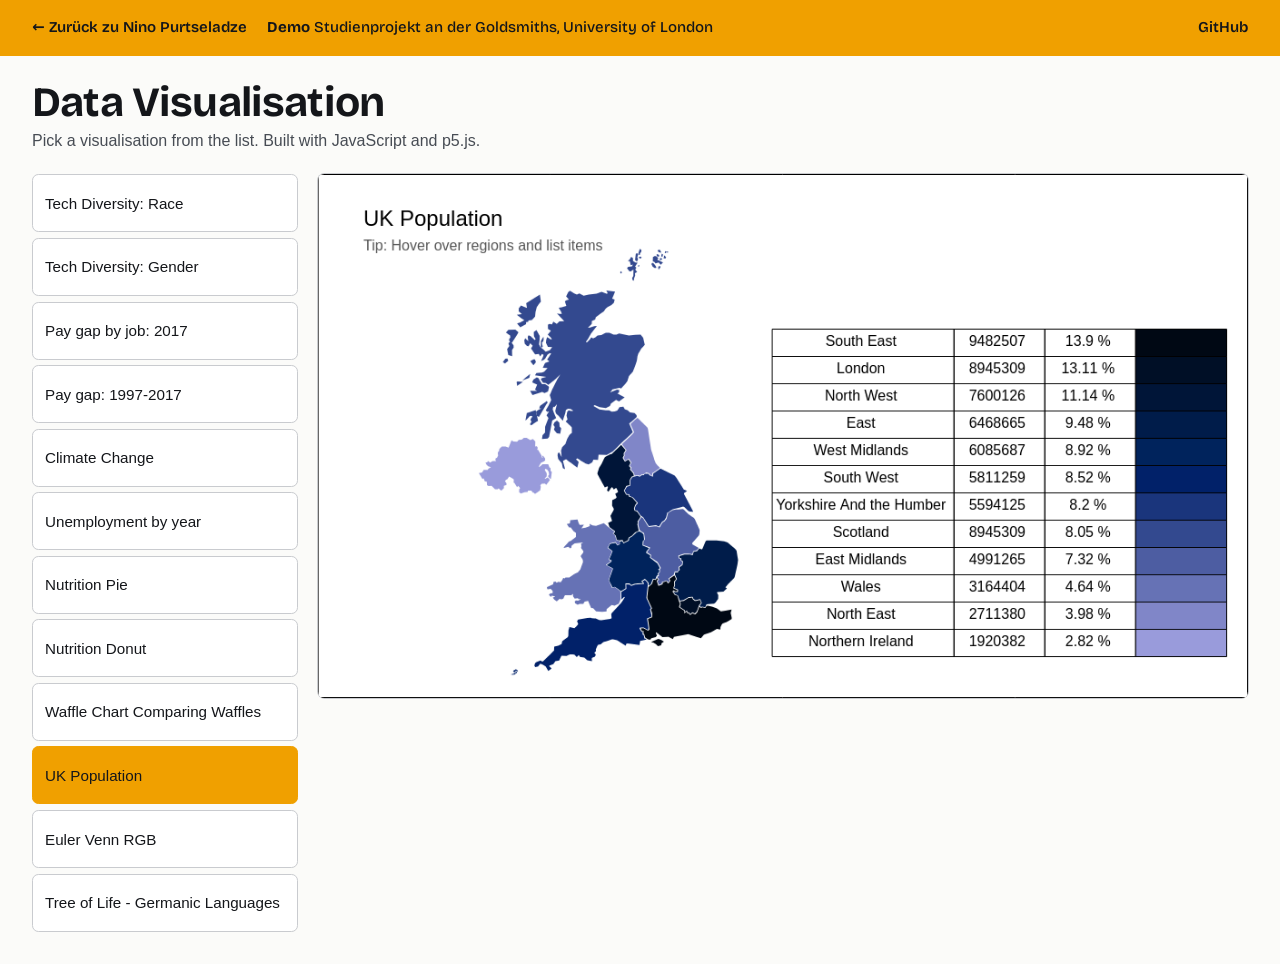
==== projects/data-visualisation/index.html @ a8f6e970 "Launch ninop.de portfolio Co-Authored-By: Claude Opus 5.5 <noreply@anthropic.com> Claude-Session: ht" ====
<!DOCTYPE html>
<html lang="en">
  <head>
    <meta charset="utf-8">
    <meta http-equiv="X-UA-Compatible" content="IE=edge">
    <meta name="viewport" content="width=device-width, initial-scale=1">
    <title>Data Visualisation, Demo, Nino Purtseladze</title>
    <meta name="robots" content="noindex">
    <meta name="description" content="Live-Demo: Galerie interaktiver Datenvisualisierungen mit p5.js, Studienprojekt von Nino Purtseladze.">

    <!-- Libraries -->
    <script src="data-embedded.js"></script>
    <script src="lib/p5.min.js"></script>
    <script src="lib/p5.dom.min.js"></script>
    <script src="demo-patch.js"></script>


    <link rel="stylesheet" href="style.css">
    <link rel="stylesheet" href="demo.css">
    <link rel="stylesheet" href="../demo-bar.css">

    <!-- Main sketch file -->
    <script src="sketch.js"></script>

    <!-- Main visualisation files -->
    <script src="tech-diversity-race.js"></script>
    <script src="tech-diversity-gender.js"></script>
    <script src="pay-gap-by-job-2017.js"></script>
    <script src="pay-gap-1997-2017.js"></script>
    <script src="climate-change.js"></script>
    <script src="unemployment-by-year.js"></script>

    <!-- Add extra scripts below -->
    <script src="nutrition.js"></script>
    <script src="nutrition-donut.js"></script>
    <script src="waffle-chart.js"></script>
    <script src="uk-regions.js"></script>
    <script src="euler-venn.js"></script>
    <script src="helper-functions.js"></script>
    <script src="gallery.js"></script>
    <script src="pie-chart.js"></script>
    <script src="linear-graph-chart-gallery.js"></script>
    <script src="donut-chart.js"></script>
    <script src="waffle-chart-comparing-waffles.js"></script>
    <script src="uk-map.js"></script>
    <script src="tree-of-life.js"></script>

  </head>
  <body>
    <div class="dbar" data-lang="de">
      <a href="../../index.html#projekte">&larr; <span data-l="de">Zurück zu Nino Purtseladze</span><span data-l="en">Back to Nino Purtseladze</span><span data-l="ka">ნინო ფურცელაძესთან დაბრუნება</span></a>
      <span class="dmid"><b>Demo</b> <span data-l="de">Studienprojekt an der Goldsmiths, University of London</span><span data-l="en">University project at Goldsmiths, University of London</span><span data-l="ka">საუნივერსიტეტო პროექტი, გოლდსმიტსი, ლონდონის უნივერსიტეტი</span></span>
      <a href="https://github.com/Rijaxa/Data-Visualisation" rel="noopener" target="_blank">GitHub</a>
    </div>
    <header class="dvhead">
      <h1>Data Visualisation</h1>
      <p>Pick a visualisation from the list. Built with JavaScript and p5.js.</p>
    </header>
    <div id="app" class="container">
      <ul id="visuals-menu"></ul>
    </div>
    <script src="../demo-bar.js"></script>
  </body>
</html>
---- projects/data-visualisation/style.css ----
body{
    font-family: sans-serif
}

.menu-item {
    width: 250px;
    height: 50px;
    border: 1px solid gray;
    list-style-type: none;
    padding: 5px;
}

.container {
  display: flex;
}

.hover {
    background: lightgray
}

.selected{
    background: gold
}
---- projects/data-visualisation/demo.css ----
body{margin:0;background:#FBFBF9;color:#14161A}
.dvhead{padding:1.5rem clamp(1rem,4vw,2rem) .5rem}
.dvhead h1{margin:0 0 .4rem;font:700 clamp(1.8rem,4vw,2.6rem)/1.1 "NPDisplay",system-ui,sans-serif;letter-spacing:-.02em}
.dvhead p{margin:0;color:#474C54}
.container{gap:1.25rem;padding:1rem clamp(1rem,4vw,2rem) 2rem;align-items:flex-start}
#visuals-menu{margin:0;padding:0;flex:none;display:flex;flex-direction:column;gap:.35rem}
.menu-item{width:15rem;height:auto;min-height:2.6rem;display:flex;align-items:center;border:1px solid #c9cbcf;border-radius:.4rem;padding:.45rem .75rem;cursor:pointer;background:#fff;font-size:.95rem;line-height:1.25}
.hover{background:#f3f3f1}
.selected{background:#F0A000;border-color:#F0A000}
#stage{position:relative;flex:1;min-width:0;max-width:1024px;width:100%}
#stage canvas{display:block;width:100%!important;height:auto!important;border-radius:.4rem;box-shadow:0 0 0 1px #c9cbcf}
#stage select,#stage input{max-width:40%;font-size:clamp(.7rem,1.4vw,.9rem)}
@media (max-width:900px){
.container{flex-direction:column}
#visuals-menu{flex-direction:row;overflow-x:auto;width:100%;padding-bottom:.4rem}
.menu-item{width:auto;flex:none;white-space:nowrap}
}
---- projects/demo-bar.css ----
@font-face{font-family:"NPDisplay";src:url(../fonts/display.woff2) format("woff2");font-weight:200 800;font-display:swap}
@font-face{font-family:"NPKA";src:url(../fonts/ka.woff2) format("woff2");font-weight:100 900;font-display:swap;unicode-range:U+10A0-10FF,U+1C90-1CBF,U+2D00-2D2F}
.dbar{position:relative;z-index:1000;display:flex;align-items:center;justify-content:space-between;gap:.75rem 1.25rem;flex-wrap:wrap;padding:.6rem clamp(1rem,4vw,2rem);background:#F0A000;color:#14161A;font:600 15px/1.3 "NPDisplay","NPKA",system-ui,sans-serif;letter-spacing:0;text-transform:none;text-align:left}
.dbar a{color:inherit;text-decoration:none;white-space:nowrap}
.dbar a:hover{text-decoration:underline;text-underline-offset:3px}
.dbar .dmid{flex:1;min-width:12rem;font-weight:500}
.dbar .dmid b{font-weight:700}
.dbar [data-l]{display:none}
.dbar[data-lang=de] [data-l=de],.dbar[data-lang=en] [data-l=en],.dbar[data-lang=ka] [data-l=ka]{display:inline}
.dbar a:focus-visible{outline:3px solid #14161A;outline-offset:2px}
.dbar a{display:inline-block;padding:.55rem 0}
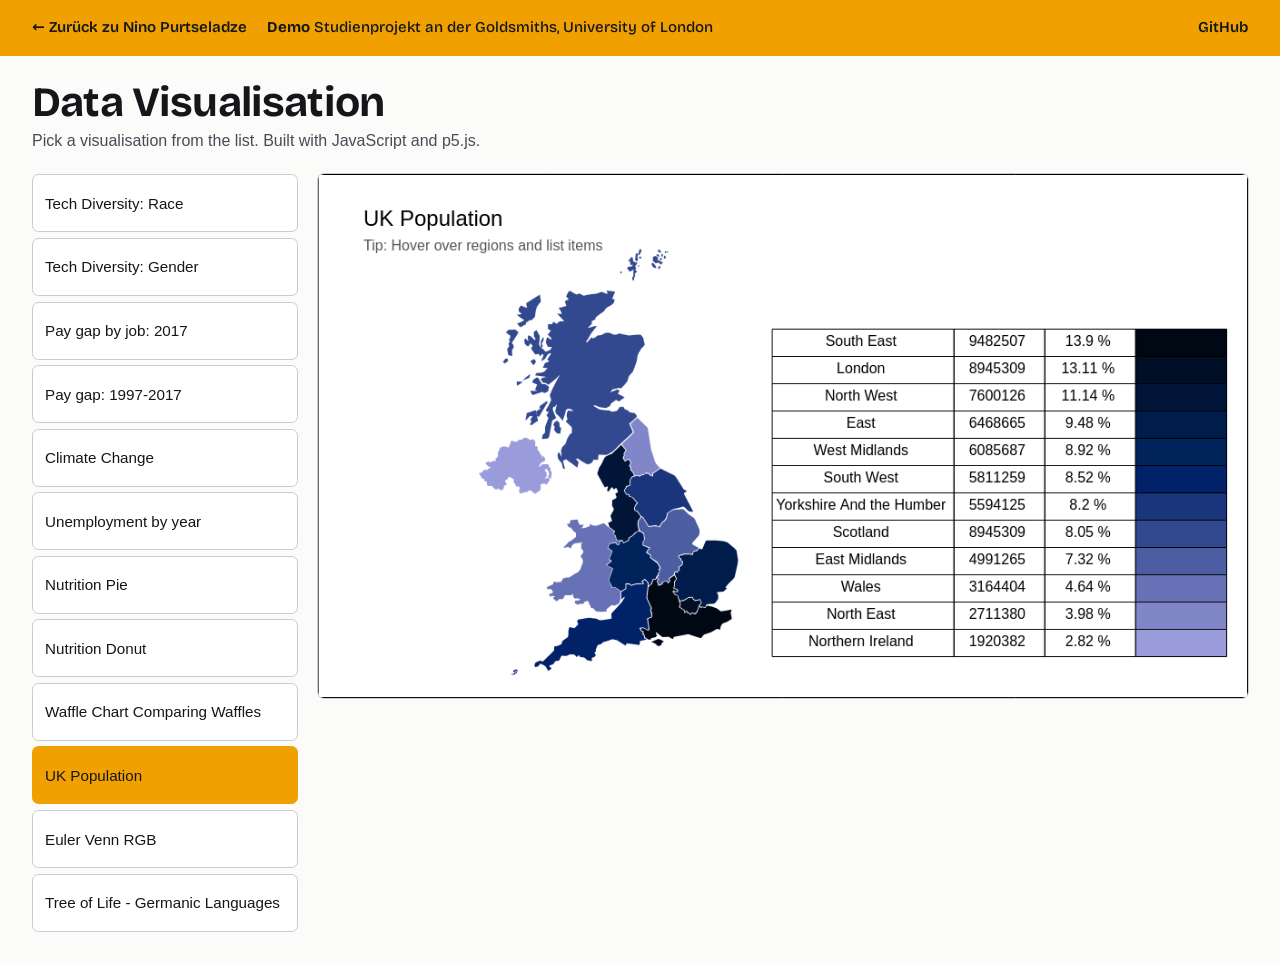
==== commit 79e16ee8: "Add self-hosted GoatCounter visitor stats and update privacy policy Co-Authored-By: Claude Opus 5.5 " ====
--- a/projects/data-visualisation/index.html
+++ b/projects/data-visualisation/index.html
@@ -4,7 +4,10 @@
     <meta charset="utf-8">
     <meta http-equiv="X-UA-Compatible" content="IE=edge">
     <meta name="viewport" content="width=device-width, initial-scale=1">
-    <title>Data Visualisation, Demo, Nino Purtseladze</title>
+    <link rel="icon" href="/favicon.ico" sizes="32x32">
+<link rel="icon" href="/favicon.svg" type="image/svg+xml">
+<link rel="apple-touch-icon" href="/apple-touch-icon.png">
+<title>Data Visualisation, Demo, Nino Purtseladze</title>
     <meta name="robots" content="noindex">
     <meta name="description" content="Live-Demo: Galerie interaktiver Datenvisualisierungen mit p5.js, Studienprojekt von Nino Purtseladze.">
 
@@ -48,7 +51,7 @@
   </head>
   <body>
     <div class="dbar" data-lang="de">
-      <a href="../../index.html#projekte">&larr; <span data-l="de">Zurück zu Nino Purtseladze</span><span data-l="en">Back to Nino Purtseladze</span><span data-l="ka">ნინო ფურცელაძესთან დაბრუნება</span></a>
+      <a href="/#projekte">&larr; <span data-l="de">Zurück zu Nino Purtseladze</span><span data-l="en">Back to Nino Purtseladze</span><span data-l="ka">ნინო ფურცელაძესთან დაბრუნება</span></a>
       <span class="dmid"><b>Demo</b> <span data-l="de">Studienprojekt an der Goldsmiths, University of London</span><span data-l="en">University project at Goldsmiths, University of London</span><span data-l="ka">საუნივერსიტეტო პროექტი, გოლდსმიტსი, ლონდონის უნივერსიტეტი</span></span>
       <a href="https://github.com/Rijaxa/Data-Visualisation" rel="noopener" target="_blank">GitHub</a>
     </div>
@@ -60,5 +63,6 @@
       <ul id="visuals-menu"></ul>
     </div>
     <script src="../demo-bar.js"></script>
-  </body>
+  <script data-goatcounter="https://ninop.goatcounter.com/count" async src="/count.js"></script>
+</body>
 </html>
